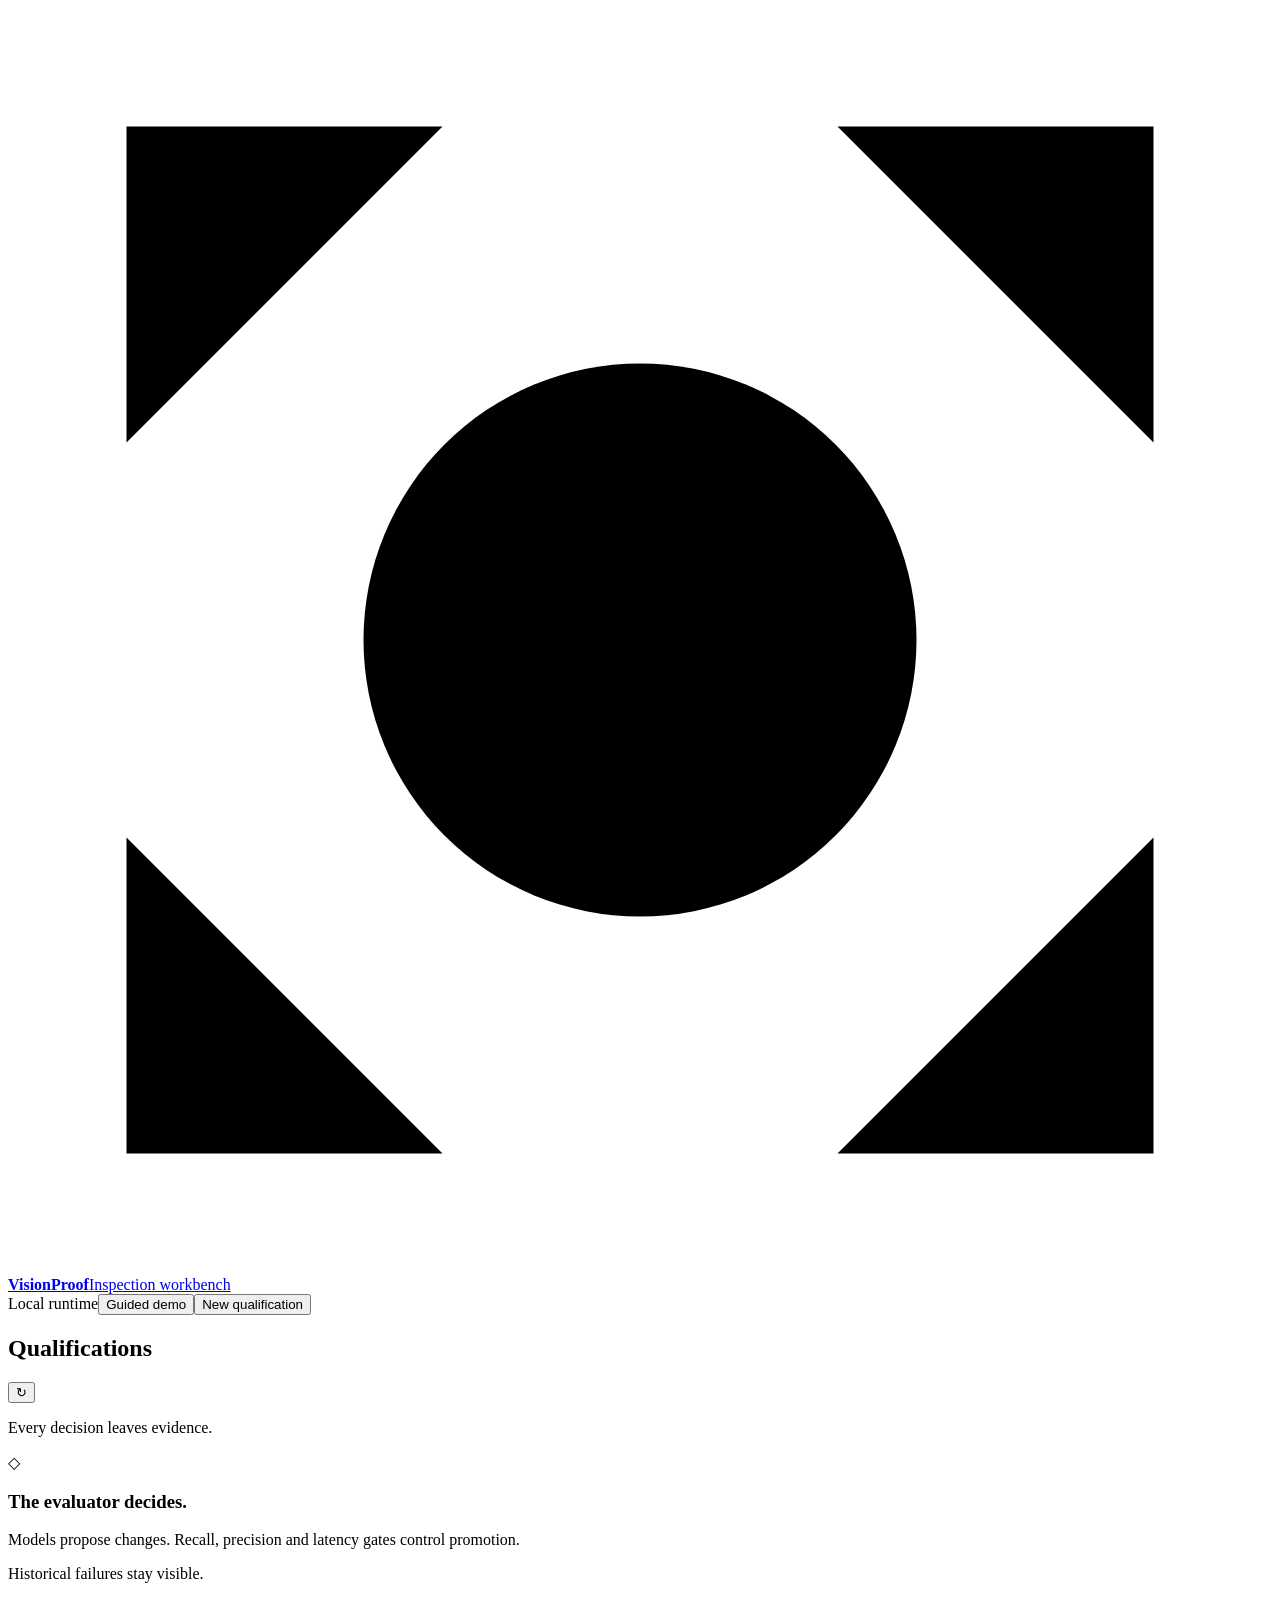
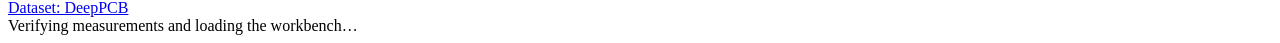
==== src/opencv_deploy_proof/static/index.html @ 7e293d7a "Build measured OpenCV qualification workbench and regression gate" ====
<!doctype html>
<html lang="en">
  <head>
    <meta charset="utf-8" />
    <meta name="viewport" content="width=device-width,initial-scale=1" />
    <meta name="theme-color" content="#193348" />
    <title>VisionProof | OpenCV qualification workbench</title>
    <link rel="stylesheet" href="/app.css" />
    <script defer src="/app.js"></script>
  </head>
  <body>
    <header class="topbar">
      <a class="brand" href="/"
        ><svg viewBox="0 0 32 32" aria-hidden="true">
          <path d="M3 11V3h8M21 3h8v8M29 21v8h-8M11 29H3v-8" />
          <circle cx="16" cy="16" r="7" />
          <path d="m13 16 2 2 5-5" /></svg
        ><strong>VisionProof</strong><span>Inspection workbench</span></a
      >
      <div class="top-actions">
        <span class="connection"><i></i>Local runtime</span
        ><button id="guide-toggle" class="quiet">Guided demo</button
        ><button id="new-run" class="light">New qualification</button>
      </div>
    </header>
    <div id="notice" class="notice" role="alert" hidden></div>
    <div class="workspace">
      <aside class="sidebar">
        <div class="sidebar-title">
          <h2>Qualifications</h2>
          <button id="refresh" class="icon" aria-label="Refresh qualifications">
            ↻
          </button>
        </div>
        <p class="side-intro">Every decision leaves evidence.</p>
        <div id="run-list" aria-label="Saved qualification runs"></div>
        <div class="side-note">
          <span class="tiny-symbol">◇</span>
          <h3>The evaluator decides.</h3>
          <p>
            Models propose changes. Recall, precision and latency gates control
            promotion.
          </p>
          <p>Historical failures stay visible.</p>
        </div>
        <a
          class="source-link"
          href="https://github.com/tangsanli5201/DeepPCB"
          target="_blank"
          rel="noreferrer"
          >Dataset: DeepPCB</a
        >
      </aside>
      <main>
        <div id="loading" class="loading">
          Verifying measurements and loading the workbench…
        </div>
        <div id="app" hidden>
          <section id="guide" class="guide" hidden>
            <div>
              <span>Recorded walkthrough</span
              ><strong id="guide-title"></strong>
              <p id="guide-text"></p>
            </div>
            <div class="guide-actions">
              <span id="guide-count"></span><button id="guide-next">Next</button
              ><button
                id="guide-close"
                class="icon"
                aria-label="Close guided demo"
              >
                ×
              </button>
            </div>
          </section>
          <div class="page-heading">
            <div>
              <div class="breadcrumb" id="pipeline-title">
                OpenCV pipeline / PCB defect localization
              </div>
              <h1>Faster can mean blind.</h1>
              <p>
                See what an optimization stopped detecting. Block changes that
                violate the quality contract.
              </p>
            </div>
            <div id="run-status" class="qualification-status"></div>
          </div>
          <div class="run-strip">
            <div>
              <span class="status-dot"></span><strong id="run-title"></strong
              ><span id="run-subtitle"></span>
            </div>
            <a id="download" class="export-link" href="#"
              >Export qualification ↓</a
            >
          </div>
          <nav class="tabs" aria-label="Workbench views">
            <button data-tab="inspection" aria-selected="true">
              Inspection</button
            ><button data-tab="experiments" aria-selected="false">
              Experiments <span id="experiment-count"></span></button
            ><button data-tab="deployment" aria-selected="false">
              AWS comparison</button
            ><button data-tab="report" aria-selected="false">
              Qualification report</button
            ><button data-tab="replication" aria-selected="false">
              CI &amp; replication
            </button>
          </nav>
          <section id="inspection" class="tab-panel">
            <div class="inspection-toolbar">
              <div>
                <label for="board">Test image</label
                ><select id="board"></select
                ><button
                  id="previous-board"
                  class="icon"
                  aria-label="Previous image"
                >
                  ‹</button
                ><button id="next-board" class="icon" aria-label="Next image">
                  ›
                </button>
              </div>
              <div class="toggles">
                <label
                  ><input id="show-predictions" type="checkbox" checked />
                  Predictions</label
                ><label
                  ><input id="show-labels" type="checkbox" checked /> Ground
                  truth</label
                ><label><input id="template" type="checkbox" /> Template</label>
              </div>
            </div>
            <div class="inspection-layout">
              <div class="image-workspace">
                <div class="comparison-grid">
                  <figure>
                    <figcaption>
                      <div>
                        <span class="pane-mark original"></span
                        ><strong>Baseline</strong>
                      </div>
                      <span id="baseline-image-score"></span>
                    </figcaption>
                    <div class="canvas-wrap">
                      <canvas
                        id="baseline-canvas"
                        width="640"
                        height="640"
                        aria-label="Baseline defect detections"
                        tabindex="0"
                      ></canvas>
                    </div>
                    <div class="image-footer">
                      <span>Original configuration</span
                      ><span id="baseline-batch"></span>
                    </div>
                  </figure>
                  <figure>
                    <figcaption>
                      <div>
                        <span class="pane-mark qualified"></span
                        ><strong>Selected candidate</strong>
                      </div>
                      <span id="selected-image-score"></span>
                    </figcaption>
                    <div class="canvas-wrap">
                      <canvas
                        id="selected-canvas"
                        width="640"
                        height="640"
                        aria-label="Selected candidate detections. Click a defect to inspect it."
                        tabindex="0"
                      ></canvas>
                    </div>
                    <div class="image-footer">
                      <span id="selected-config-label"></span
                      ><span id="selected-batch"></span>
                    </div>
                  </figure>
                </div>
                <div class="legend">
                  <span><i class="outline teal"></i>Matched annotation</span
                  ><span><i class="outline coral"></i>Missed annotation</span
                  ><span><i class="outline amber"></i>Predicted box</span
                  ><small
                    >Click an annotation in either image to inspect its
                    crop.</small
                  >
                </div>
                <section class="inference-strip">
                  <div>
                    <strong>Run this image again</strong>
                    <p>Execute the frozen OpenCV pipeline locally.</p>
                  </div>
                  <button id="infer" class="primary">Run inference</button
                  ><output id="inference-result" aria-live="polite"
                    >Ready for a fresh measurement.</output
                  >
                </section>
              </div>
              <aside class="evidence-inspector">
                <div class="inspector-heading">
                  <h2>Quality contract</h2>
                  <span id="gate-badge" class="badge"></span>
                </div>
                <p class="muted">
                  Fixed before search. Speed cannot override a quality failure.
                </p>
                <div id="gate-checks"></div>
                <div class="inspector-divider"></div>
                <h3>Measured outcome</h3>
                <div id="outcome"></div>
                <div class="inspector-divider"></div>
                <h3>Detection microscope</h3>
                <canvas
                  id="crop"
                  width="240"
                  height="150"
                  aria-label="Selected defect crop"
                ></canvas>
                <p id="crop-caption" class="muted">
                  Select an annotation in either image.
                </p>
                <p class="fine-print">
                  Relative benchmark qualification. This does not certify
                  deployment accuracy.
                </p>
              </aside>
            </div>
          </section>
          <section id="experiments" class="tab-panel" hidden>
            <div class="section-heading">
              <div>
                <h2>The search, including its mistakes.</h2>
                <p>
                  Development evidence only. Test results are opened after the
                  selection is frozen.
                </p>
              </div>
              <span class="badge neutral" id="provider-label"></span>
            </div>
            <div class="experiment-grid">
              <div>
                <div class="chart-panel">
                  <div class="panel-heading">
                    <h3>Quality versus throughput</h3>
                    <span>Development images</span>
                  </div>
                  <svg
                    id="tradeoff"
                    viewBox="0 0 760 260"
                    role="img"
                    aria-label="Scatterplot of candidate recall versus throughput"
                  ></svg>
                  <p class="chart-note">
                    Dashed line: minimum acceptable recall. Rejected candidates
                    may also fail precision or p95.
                  </p>
                </div>
                <div id="experiment-list" class="experiment-list"></div>
              </div>
              <aside id="experiment-detail" class="detail-panel"></aside>
            </div>
          </section>
          <section id="deployment" class="tab-panel" hidden>
            <div class="section-heading">
              <div>
                <h2>AWS, measured on real workers.</h2>
                <p>
                  Recorded cloud benchmarks of the earlier rules-selected
                  configuration.
                </p>
              </div>
              <span class="badge neutral">Recorded AWS evidence</span>
            </div>
            <div id="cloud-empty" hidden>
              No cloud measurements are registered. Run the cloud benchmark CLI
              to add evidence.
            </div>
            <div id="cloud-content">
              <div id="cloud-bars" class="cloud-bars"></div>
              <div class="table-scroll">
                <table id="cloud-table">
                  <thead>
                    <tr>
                      <th>Runtime</th>
                      <th>Instance</th>
                      <th>OpenCV / NumPy</th>
                      <th>Batch median</th>
                      <th>Recall / precision</th>
                      <th>Compute rate</th>
                      <th>Gate</th>
                    </tr>
                  </thead>
                  <tbody></tbody>
                </table>
              </div>
              <section class="cloud-context">
                <div>
                  <h3>What this comparison can support</h3>
                  <p id="cloud-takeaway"></p>
                  <ul id="cloud-limits"></ul>
                </div>
                <div>
                  <h3>Resource cleanup</h3>
                  <div id="cleanup"></div>
                  <p class="fine-print">
                    Recorded verification, not a live AWS monitor.
                    Infrastructure usage can appear in billing later.
                  </p>
                </div>
              </section>
            </div>
          </section>
          <section id="report" class="tab-panel" hidden>
            <div class="section-heading">
              <div>
                <h2>The receipt for this decision.</h2>
                <p>
                  Configuration, quality, provenance and known limits in one
                  portable bundle.
                </p>
              </div>
              <a id="download-report" class="button primary" href="#"
                >Download bundle</a
              >
            </div>
            <div class="report-grid">
              <section class="report-card">
                <h3>Frozen configuration</h3>
                <pre id="config-json"></pre>
                <p>
                  Selected using development measurements before test
                  evaluation.
                </p>
                <h3>Test results</h3>
                <div id="report-metrics"></div>
              </section>
              <section class="report-card">
                <h3>Reproducibility</h3>
                <dl id="provenance"></dl>
                <h3>Evidence boundary</h3>
                <ul id="limitations"></ul>
              </section>
            </div>
            <div class="journal-panel">
              <div class="panel-heading">
                <h3>Verified event journal</h3>
                <span id="journal-label"></span>
              </div>
              <ol id="journal"></ol>
            </div>
          </section>
          <section id="replication" class="tab-panel" hidden>
            <div class="section-heading">
              <div>
                <h2>Catch the regression before it ships.</h2>
                <p>
                  Frozen configurations, randomized timing blocks, and the
                  detections a faster change would lose.
                </p>
              </div>
              <a id="comparison-download" class="button primary" hidden
                >Download study</a
              >
            </div>
            <label for="comparison-study">Recorded study</label>
            <select id="comparison-study"></select>
            <p id="comparison-scope" class="muted"></p>
            <div id="comparison-empty" hidden>
              No replication is registered. Use the check or compare command to
              record one.
            </div>
            <div id="comparison-content" hidden>
              <div class="chart-panel">
                <div class="panel-heading">
                  <h3>Paired speedup and uncertainty</h3>
                  <span>95% bootstrap intervals across measurement blocks</span>
                </div>
                <svg
                  id="comparison-plot"
                  viewBox="0 0 800 230"
                  role="img"
                  aria-label="Configuration speedup with uncertainty intervals"
                ></svg>
                <p id="comparison-pairwise" class="chart-note"></p>
              </div>
              <div class="table-scroll">
                <table id="comparison-table">
                  <thead>
                    <tr>
                      <th>Configuration</th>
                      <th>Gate</th>
                      <th>Recall</th>
                      <th>Precision</th>
                      <th>Batch median</th>
                      <th>Lost / recovered</th>
                    </tr>
                  </thead>
                  <tbody></tbody>
                </table>
              </div>
              <div class="report-grid">
                <section class="report-card">
                  <h3>Inspect the evidence</h3>
                  <label for="comparison-candidate">Configuration</label
                  ><select id="comparison-candidate"></select>
                  <p id="comparison-checks"></p>
                  <canvas
                    id="comparison-image"
                    width="640"
                    height="420"
                    aria-label="Candidate predictions and missed annotations"
                  ></canvas>
                  <p id="comparison-caption" class="muted"></p>
                  <div id="comparison-groups"></div>
                </section>
                <section class="report-card">
                  <h3>Use it in your build</h3>
                  <p>
                    The command exits 2 when a bounded configuration fails
                    recall, precision or latency. Invalid input exits 3. Reports
                    attach to the GitHub Actions job, including failures.
                  </p>
                  <pre id="ci-command"></pre>
                  <p class="fine-print">
                    The included workflow compares configuration changes using
                    the current detector implementation. It does not compare
                    arbitrary source revisions or enforce branch protection.
                  </p>
                  <h3>What this study supports</h3>
                  <ul id="comparison-limits"></ul>
                </section>
              </div>
            </div>
          </section>
          <footer>
            VisionProof <span>OpenCV 5 and AWS</span
            ><span>Two OpenCV pipelines with a shared quality contract.</span
            ><a href="/api/evidence" id="raw-evidence">Raw evidence</a>
          </footer>
        </div>
      </main>
    </div>
    <dialog id="qualification-dialog">
      <form id="qualification-form">
        <div class="dialog-heading">
          <h2>Run a qualification</h2>
          <button
            type="button"
            id="close-dialog"
            class="icon"
            aria-label="Close qualification dialog"
          >
            ×
          </button>
        </div>
        <p>
          Run fresh measurements on the declared local dataset. Each method gets
          the same candidate budget.
        </p>
        <label for="provider">Experiment planner</label
        ><select id="provider">
          <option value="rules">
            Deterministic control, local compute only
          </option>
          <option value="bedrock">
            Amazon Bedrock agent, metered API usage
          </option></select
        ><label for="budget">Candidates per method</label
        ><select id="budget">
          <option value="4">4 candidates</option>
          <option value="2">2 candidates</option>
          <option value="1">1 candidate</option>
        </select>
        <div class="dialog-note">
          This reruns an existing protocol. It is repeated validation, not a new
          untouched test set. Cloud workers are not launched.
        </div>
        <button type="submit" id="start-job" class="primary">
          Start qualification
        </button>
      </form>
    </dialog>
    <section id="job-panel" class="job-panel" hidden aria-live="polite">
      <div>
        <span class="spinner"></span
        ><strong id="job-heading">Qualification running</strong
        ><button
          class="icon"
          id="hide-job"
          aria-label="Hide qualification progress"
        >
          ×
        </button>
      </div>
      <p id="job-status">Creating the experiment contract…</p>
      <ol id="job-events"></ol>
      <button id="open-job" class="primary" hidden>Open result</button>
    </section>
  </body>
</html>
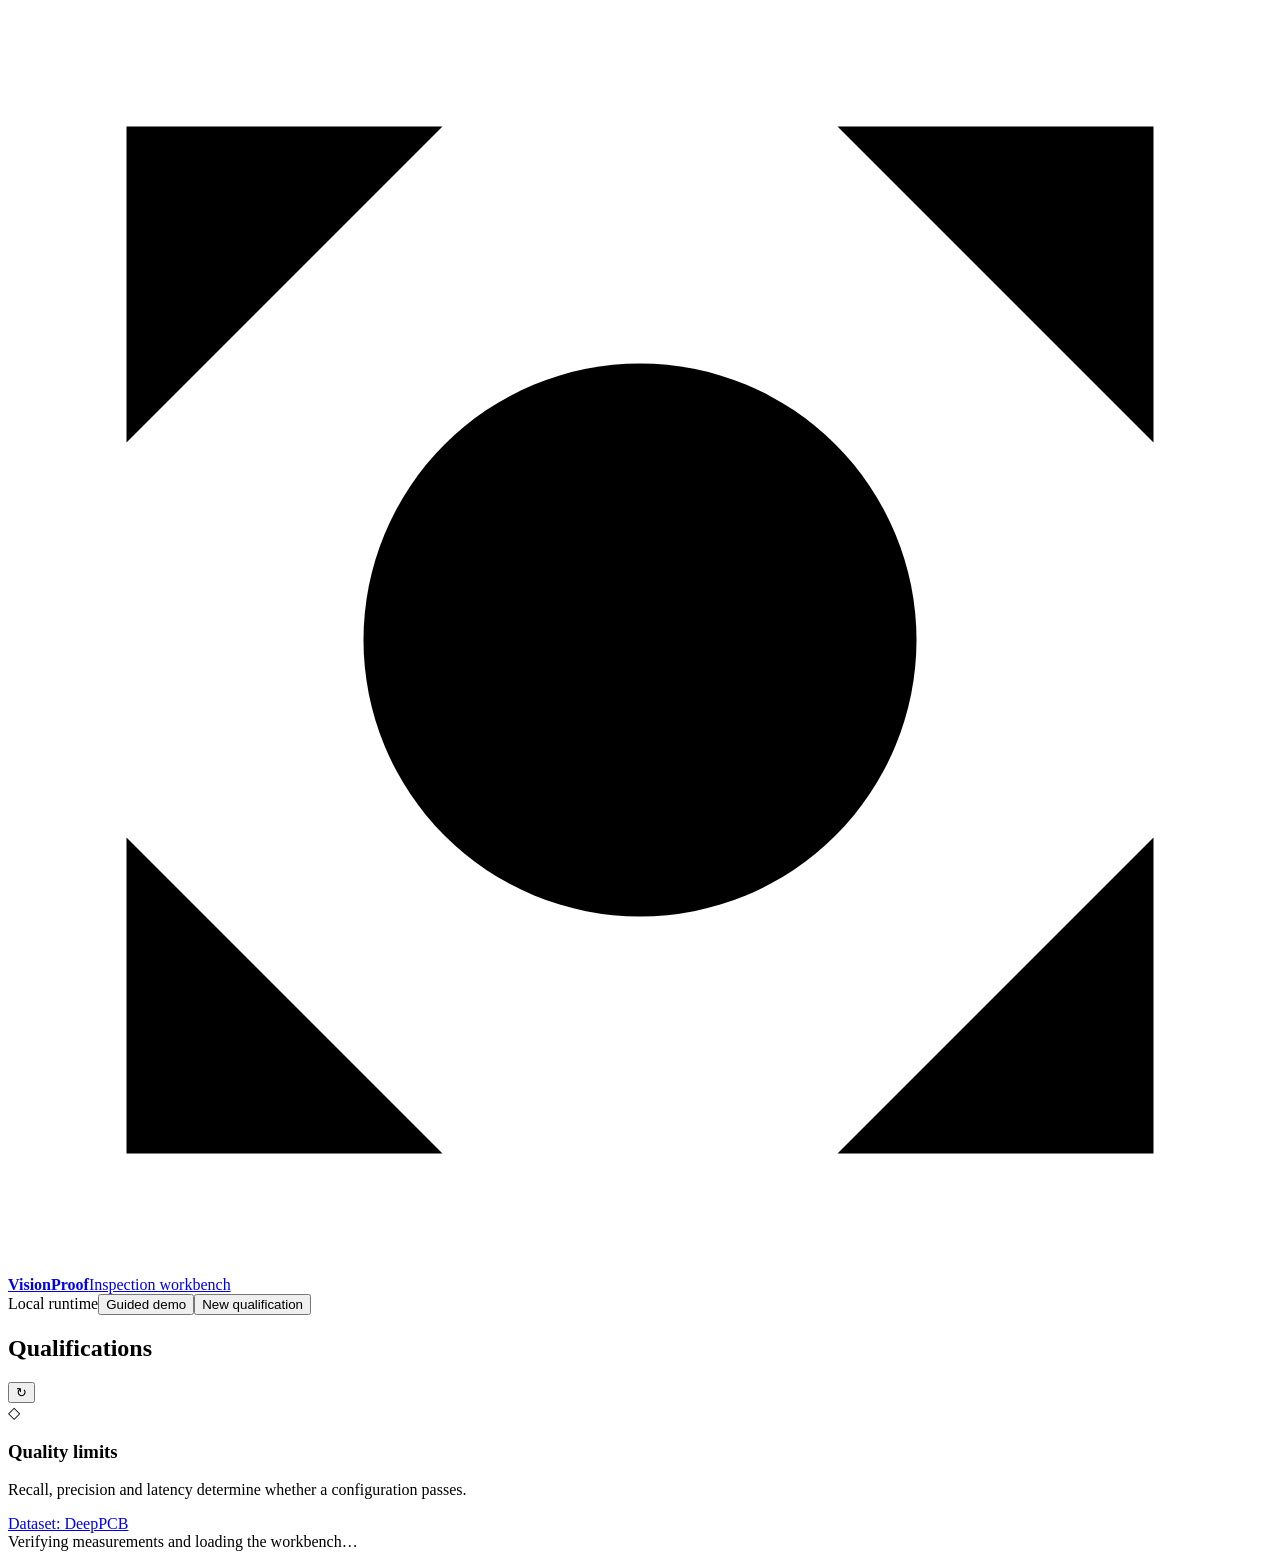
==== commit 233e5847: "Simplify workbench labels" ====
--- a/src/opencv_deploy_proof/static/index.html
+++ b/src/opencv_deploy_proof/static/index.html
@@ -32,16 +32,14 @@
             ↻
           </button>
         </div>
-        <p class="side-intro">Every decision leaves evidence.</p>
         <div id="run-list" aria-label="Saved qualification runs"></div>
         <div class="side-note">
           <span class="tiny-symbol">◇</span>
-          <h3>The evaluator decides.</h3>
+          <h3>Quality limits</h3>
           <p>
-            Models propose changes. Recall, precision and latency gates control
-            promotion.
+            Recall, precision and latency determine whether a configuration
+            passes.
           </p>
-          <p>Historical failures stay visible.</p>
         </div>
         <a
           class="source-link"
@@ -78,10 +76,10 @@
               <div class="breadcrumb" id="pipeline-title">
                 OpenCV pipeline / PCB defect localization
               </div>
-              <h1>Faster can mean blind.</h1>
+              <h1>Evaluate accuracy and speed.</h1>
               <p>
-                See what an optimization stopped detecting. Block changes that
-                violate the quality contract.
+                Compare configurations, inspect missed detections and review
+                pass or fail results.
               </p>
             </div>
             <div id="run-status" class="qualification-status"></div>
@@ -318,7 +316,7 @@
           <section id="report" class="tab-panel" hidden>
             <div class="section-heading">
               <div>
-                <h2>The receipt for this decision.</h2>
+                <h2>Evaluation report</h2>
                 <p>
                   Configuration, quality, provenance and known limits in one
                   portable bundle.
